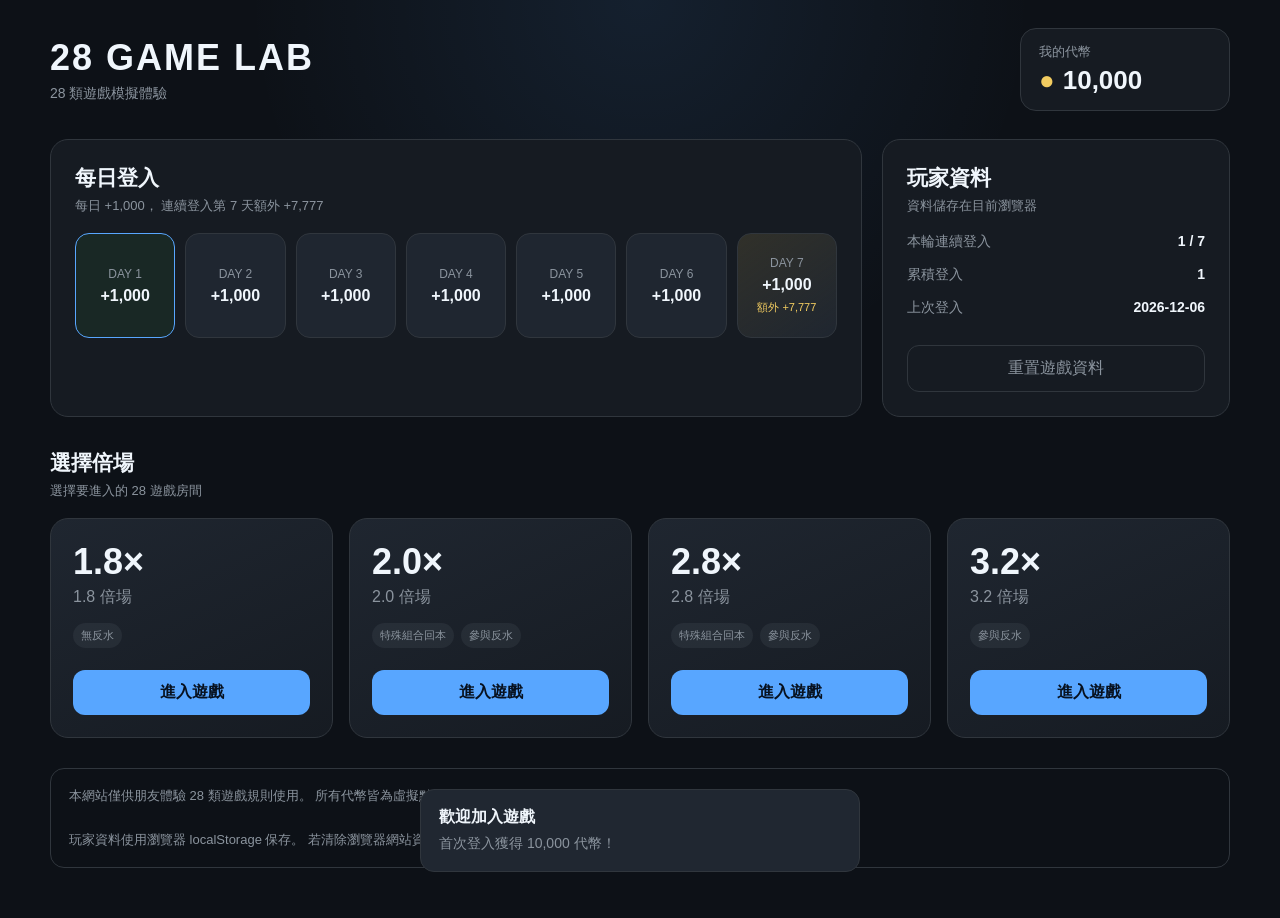
==== index.html @ 65d832ed "Add initial index.html for 28 GAME LAB" ====
<!DOCTYPE html>
<html lang="zh-Hant">
<head>
  <meta charset="UTF-8">
  <meta name="viewport" content="width=device-width, initial-scale=1.0">

  <title>28 GAME LAB</title>

  <style>
    :root {
      --bg: #0d1117;
      --panel: #161b22;
      --panel-light: #1f2630;
      --border: #30363d;

      --text: #f0f6fc;
      --muted: #8b949e;

      --blue: #58a6ff;
      --green: #3fb950;
      --red: #f85149;
      --gold: #f2cc60;
    }

    * {
      box-sizing: border-box;
    }

    body {
      margin: 0;
      min-height: 100vh;

      font-family:
        "Noto Sans TC",
        "Microsoft JhengHei",
        sans-serif;

      color: var(--text);

      background:
        radial-gradient(
          circle at top,
          rgba(88, 166, 255, 0.10),
          transparent 35%
        ),
        var(--bg);
    }

    button {
      font: inherit;
      cursor: pointer;
    }

    /* =========================
       整體容器
    ========================= */

    .app {
      width: min(1180px, calc(100% - 32px));
      margin: auto;
      padding: 28px 0 50px;
    }

    /* =========================
       頂部
    ========================= */

    .topbar {
      display: flex;
      justify-content: space-between;
      align-items: center;

      gap: 20px;

      margin-bottom: 28px;
    }

    .brand h1 {
      margin: 0;

      font-size: 36px;
      letter-spacing: 2px;
    }

    .brand p {
      margin: 6px 0 0;

      color: var(--muted);
      font-size: 14px;
    }

    /* =========================
       錢包
    ========================= */

    .wallet {
      min-width: 210px;

      padding: 14px 18px;

      border: 1px solid var(--border);
      border-radius: 16px;

      background: var(--panel);
    }

    .wallet-label {
      margin-bottom: 4px;

      color: var(--muted);
      font-size: 13px;
    }

    .wallet-value {
      display: flex;
      align-items: center;

      gap: 8px;

      font-size: 26px;
      font-weight: bold;
    }

    .coin {
      color: var(--gold);
    }

    /* =========================
       上半部資訊
    ========================= */

    .dashboard {
      display: grid;

      grid-template-columns: 1.4fr 0.6fr;

      gap: 20px;

      margin-bottom: 32px;
    }

    .panel {
      padding: 24px;

      border: 1px solid var(--border);
      border-radius: 18px;

      background: var(--panel);
    }

    .section-title {
      margin-bottom: 18px;
    }

    .section-title h2 {
      margin: 0 0 5px;

      font-size: 21px;
    }

    .section-title p {
      margin: 0;

      color: var(--muted);
      font-size: 13px;
    }

    /* =========================
       七日登入
    ========================= */

    .login-days {
      display: grid;

      grid-template-columns: repeat(7, 1fr);

      gap: 10px;
    }

    .day-card {
      min-height: 105px;

      padding: 12px 8px;

      display: flex;
      flex-direction: column;
      justify-content: center;
      align-items: center;

      gap: 6px;

      border: 1px solid var(--border);
      border-radius: 14px;

      background: var(--panel-light);

      text-align: center;
    }

    .day-card .day {
      color: var(--muted);
      font-size: 12px;
    }

    .day-card .reward {
      font-weight: bold;
    }

    .day-card.completed {
      border-color: var(--green);

      background:
        rgba(63, 185, 80, 0.08);
    }

    .day-card.current {
      border-color: var(--blue);
    }

    .day-card.final {
      background:
        linear-gradient(
          145deg,
          rgba(242, 204, 96, 0.12),
          var(--panel-light)
        );
    }

    .bonus {
      color: var(--gold);

      font-size: 11px;
    }

    /* =========================
       玩家資訊
    ========================= */

    .player-stats {
      display: grid;

      gap: 15px;
    }

    .stat-row {
      display: flex;

      justify-content: space-between;

      gap: 12px;

      color: var(--muted);

      font-size: 14px;
    }

    .stat-row strong {
      color: var(--text);
    }

    .reset-button {
      width: 100%;

      margin-top: 28px;

      padding: 12px;

      border: 1px solid var(--border);
      border-radius: 12px;

      color: var(--muted);

      background: transparent;
    }

    .reset-button:hover {
      color: var(--red);

      border-color: var(--red);
    }

    /* =========================
       倍場
    ========================= */

    .rooms-grid {
      display: grid;

      grid-template-columns: repeat(4, 1fr);

      gap: 16px;
    }

    .room-card {
      min-height: 220px;

      padding: 22px;

      display: flex;
      flex-direction: column;
      justify-content: space-between;

      border: 1px solid var(--border);
      border-radius: 18px;

      background:
        linear-gradient(
          155deg,
          var(--panel-light),
          var(--panel)
        );

      transition: 0.2s;
    }

    .room-card:hover {
      transform: translateY(-4px);

      border-color: var(--blue);
    }

    .room-multiplier {
      font-size: 36px;
      font-weight: 900;
    }

    .room-name {
      margin-top: 4px;

      color: var(--muted);
    }

    .room-tags {
      display: flex;
      flex-wrap: wrap;

      gap: 7px;

      margin-top: 15px;
    }

    .tag {
      padding: 5px 8px;

      border-radius: 999px;

      background:
        rgba(139, 148, 158, 0.10);

      color: var(--muted);

      font-size: 11px;
    }

    .room-button {
      width: 100%;

      padding: 12px;

      border: 0;
      border-radius: 12px;

      background: var(--blue);

      color: #07111f;

      font-weight: bold;
    }

    /* =========================
       說明
    ========================= */

    .notice {
      margin-top: 30px;

      padding: 16px 18px;

      border: 1px solid var(--border);
      border-radius: 14px;

      color: var(--muted);

      font-size: 13px;
      line-height: 1.7;
    }

    /* =========================
       提示框
    ========================= */

    .toast {
      position: fixed;

      left: 50%;
      bottom: 28px;

      width: min(
        440px,
        calc(100% - 32px)
      );

      padding: 17px 18px;

      transform:
        translate(-50%, 150%);

      border: 1px solid var(--border);
      border-radius: 14px;

      background: #202731;

      transition: 0.3s;

      z-index: 100;
    }

    .toast.show {
      transform:
        translate(-50%, 0);
    }

    .toast-title {
      margin-bottom: 5px;

      font-weight: bold;
    }

    .toast-message {
      color: var(--muted);

      font-size: 14px;
      line-height: 1.5;
    }

    /* =========================
       手機版
    ========================= */

    @media (max-width: 900px) {

      .dashboard {
        grid-template-columns: 1fr;
      }

      .rooms-grid {
        grid-template-columns:
          repeat(2, 1fr);
      }

    }

    @media (max-width: 620px) {

      .topbar {
        flex-direction: column;
        align-items: stretch;
      }

      .wallet {
        width: 100%;
      }

      .login-days {
        grid-template-columns:
          repeat(2, 1fr);
      }

      .day-card.final {
        grid-column: span 2;
      }

      .rooms-grid {
        grid-template-columns: 1fr;
      }

    }
  </style>
</head>


<body>

  <main class="app">

    <!-- =========================
         頂部
    ========================== -->

    <header class="topbar">

      <div class="brand">

        <h1>28 GAME LAB</h1>

        <p>
          28 類遊戲模擬體驗
        </p>

      </div>


      <div class="wallet">

        <div class="wallet-label">
          我的代幣
        </div>

        <div class="wallet-value">

          <span class="coin">
            ●
          </span>

          <span id="balance">
            0
          </span>

        </div>

      </div>

    </header>


    <!-- =========================
         登入獎勵
    ========================== -->

    <section class="dashboard">

      <div class="panel">

        <div class="section-title">

          <h2>
            每日登入
          </h2>

          <p>
            每日 +1,000，
            連續登入第 7 天額外 +7,777
          </p>

        </div>


        <div
          id="login-days"
          class="login-days"
        ></div>

      </div>


      <!-- 玩家資料 -->

      <div class="panel">

        <div class="section-title">

          <h2>
            玩家資料
          </h2>

          <p>
            資料儲存在目前瀏覽器
          </p>

        </div>


        <div class="player-stats">

          <div class="stat-row">

            <span>
              本輪連續登入
            </span>

            <strong id="streak">
              0 / 7
            </strong>

          </div>


          <div class="stat-row">

            <span>
              累積登入
            </span>

            <strong id="total-login-days">
              0
            </strong>

          </div>


          <div class="stat-row">

            <span>
              上次登入
            </span>

            <strong id="last-login">
              -
            </strong>

          </div>

        </div>


        <button
          id="reset-button"
          class="reset-button"
        >
          重置遊戲資料
        </button>

      </div>

    </section>


    <!-- =========================
         遊戲大廳
    ========================== -->

    <section>

      <div class="section-title">

        <h2>
          選擇倍場
        </h2>

        <p>
          選擇要進入的 28 遊戲房間
        </p>

      </div>


      <div class="rooms-grid">


        <!-- 1.8 -->

        <article class="room-card">

          <div>

            <div class="room-multiplier">
              1.8×
            </div>

            <div class="room-name">
              1.8 倍場
            </div>

            <div class="room-tags">

              <span class="tag">
                無反水
              </span>

            </div>

          </div>


          <button
            class="room-button"
            data-room="1.8"
          >
            進入遊戲
          </button>

        </article>


        <!-- 2.0 -->

        <article class="room-card">

          <div>

            <div class="room-multiplier">
              2.0×
            </div>

            <div class="room-name">
              2.0 倍場
            </div>

            <div class="room-tags">

              <span class="tag">
                特殊組合回本
              </span>

              <span class="tag">
                參與反水
              </span>

            </div>

          </div>


          <button
            class="room-button"
            data-room="2.0"
          >
            進入遊戲
          </button>

        </article>


        <!-- 2.8 -->

        <article class="room-card">

          <div>

            <div class="room-multiplier">
              2.8×
            </div>

            <div class="room-name">
              2.8 倍場
            </div>

            <div class="room-tags">

              <span class="tag">
                特殊組合回本
              </span>

              <span class="tag">
                參與反水
              </span>

            </div>

          </div>


          <button
            class="room-button"
            data-room="2.8"
          >
            進入遊戲
          </button>

        </article>


        <!-- 3.2 -->

        <article class="room-card">

          <div>

            <div class="room-multiplier">
              3.2×
            </div>

            <div class="room-name">
              3.2 倍場
            </div>

            <div class="room-tags">

              <span class="tag">
                參與反水
              </span>

            </div>

          </div>


          <button
            class="room-button"
            data-room="3.2"
          >
            進入遊戲
          </button>

        </article>

      </div>

    </section>


    <!-- =========================
         Footer
    ========================== -->

    <footer class="notice">

      本網站僅供朋友體驗 28 類遊戲規則使用。
      所有代幣皆為虛擬點數，
      不提供儲值、兌現、交易或任何เงินจริง功能。

      <br><br>

      玩家資料使用瀏覽器 localStorage 保存。
      若清除瀏覽器網站資料，
      遊戲進度也會一併清除。

    </footer>

  </main>


  <!-- =========================
       Toast
  ========================== -->

  <div
    id="toast"
    class="toast"
  >

    <div
      id="toast-title"
      class="toast-title"
    ></div>

    <div
      id="toast-message"
      class="toast-message"
    ></div>

  </div>


  <script>

    /* =========================
       基本設定
    ========================== */

    const STORAGE_KEY =
      "28game_player_v1";


    const ECONOMY_CONFIG = {

      initialBalance: 10000,

      dailyLoginReward: 1000,

      streakDays: 7,

      streakBonus: 7777

    };


    /* =========================
       日期
    ========================== */

    function getLocalDateString(
      date = new Date()
    ) {

      const year =
        date.getFullYear();

      const month =
        String(
          date.getMonth() + 1
        ).padStart(2, "0");

      const day =
        String(
          date.getDate()
        ).padStart(2, "0");


      return `${year}-${month}-${day}`;

    }


    function parseLocalDate(
      dateString
    ) {

      const [
        year,
        month,
        day
      ] =
        dateString
          .split("-")
          .map(Number);


      return new Date(
        year,
        month - 1,
        day
      );

    }


    function getDayDifference(
      oldDate,
      newDate
    ) {

      const oldTime =
        parseLocalDate(oldDate);

      const newTime =
        parseLocalDate(newDate);


      return Math.round(
        (newTime - oldTime)
        /
        86400000
      );

    }


    /* =========================
       玩家資料
    ========================== */

    function loadPlayer() {

      const raw =
        localStorage.getItem(
          STORAGE_KEY
        );


      if (!raw) {

        return null;

      }


      try {

        return JSON.parse(raw);

      }

      catch {

        localStorage.removeItem(
          STORAGE_KEY
        );

        return null;

      }

    }


    function savePlayer(player) {

      localStorage.setItem(

        STORAGE_KEY,

        JSON.stringify(player)

      );

    }


    /* =========================
       首次建立玩家
    ========================== */

    function createPlayer() {

      const today =
        getLocalDateString();


      const player = {

        balance:
          ECONOMY_CONFIG.initialBalance,

        lastLoginDate:
          today,

        loginStreak:
          1,

        totalLoginDays:
          1

      };


      savePlayer(player);


      return {

        player,

        reward: {

          type: "initial",

          amount:
            ECONOMY_CONFIG.initialBalance,

          displayDay: 1

        }

      };

    }


    /* =========================
       每日登入
    ========================== */

    function processLogin(player) {

      const today =
        getLocalDateString();


      const difference =
        getDayDifference(

          player.lastLoginDate,

          today

        );


      /* 今天已經登入 */

      if (difference <= 0) {

        return {

          player,

          reward: null

        };

      }


      /* 連續登入 */

      if (difference === 1) {

        player.loginStreak++;

      }


      /* 中斷登入 */

      else {

        player.loginStreak = 1;

      }


      const displayDay =
        player.loginStreak;


      let reward =
        ECONOMY_CONFIG.dailyLoginReward;


      let streakBonus = 0;


      /* 每日登入 */

      player.balance +=
        ECONOMY_CONFIG.dailyLoginReward;


      player.totalLoginDays++;


      player.lastLoginDate =
        today;


      /* 第七天 */

      if (
        player.loginStreak
        >=
        ECONOMY_CONFIG.streakDays
      ) {

        streakBonus =
          ECONOMY_CONFIG.streakBonus;


        reward +=
          streakBonus;


        player.balance +=
          streakBonus;


        /*
          七天完成後歸零。

          下一次登入會重新
          從 DAY 1 開始。
        */

        player.loginStreak = 0;

      }


      savePlayer(player);


      return {

        player,

        reward: {

          type: "daily",

          amount: reward,

          daily:
            ECONOMY_CONFIG.dailyLoginReward,

          streakBonus,

          displayDay

        }

      };

    }


    /* =========================
       數字格式
    ========================== */

    function formatNumber(number) {

      return Number(number)
        .toLocaleString("zh-TW");

    }


    /* =========================
       七日登入 UI
    ========================== */

    function renderLoginDays(
      player,
      reward
    ) {

      const container =
        document.getElementById(
          "login-days"
        );


      container.innerHTML = "";


      let progress =
        player.loginStreak;


      /*
        剛領完第七天時，
        畫面仍顯示七格完成。
      */

      if (
        reward?.displayDay === 7
      ) {

        progress = 7;

      }


      for (
        let day = 1;
        day <= 7;
        day++
      ) {

        const card =
          document.createElement(
            "div"
          );


        card.className =
          "day-card";


        if (
          day <= progress
        ) {

          card.classList.add(
            "completed"
          );

        }


        if (
          day === progress
          &&
          progress < 7
        ) {

          card.classList.add(
            "current"
          );

        }


        if (
          day === 7
        ) {

          card.classList.add(
            "final"
          );

        }


        card.innerHTML = `

          <span class="day">
            DAY ${day}
          </span>

          <span class="reward">
            +${formatNumber(
              ECONOMY_CONFIG
                .dailyLoginReward
            )}
          </span>

          ${
            day === 7

            ?

            `
            <span class="bonus">
              額外 +${formatNumber(
                ECONOMY_CONFIG
                  .streakBonus
              )}
            </span>
            `

            :

            ""
          }

        `;


        container.appendChild(
          card
        );

      }

    }


    /* =========================
       玩家 UI
    ========================== */

    function renderPlayer(
      player,
      reward
    ) {

      document.getElementById(
        "balance"
      ).textContent =
        formatNumber(
          player.balance
        );


      let streak =
        player.loginStreak;


      if (
        reward?.displayDay === 7
      ) {

        streak = 7;

      }


      document.getElementById(
        "streak"
      ).textContent =
        `${streak} / 7`;


      document.getElementById(
        "total-login-days"
      ).textContent =
        player.totalLoginDays;


      document.getElementById(
        "last-login"
      ).textContent =
        player.lastLoginDate;


      renderLoginDays(
        player,
        reward
      );

    }


    /* =========================
       Toast
    ========================== */

    let toastTimer;


    function showToast(
      title,
      message
    ) {

      const toast =
        document.getElementById(
          "toast"
        );


      document.getElementById(
        "toast-title"
      ).textContent =
        title;


      document.getElementById(
        "toast-message"
      ).textContent =
        message;


      toast.classList.add(
        "show"
      );


      clearTimeout(
        toastTimer
      );


      toastTimer =
        setTimeout(
          () => {

            toast.classList.remove(
              "show"
            );

          },

          5000
        );

    }


    /* =========================
       顯示登入獎勵
    ========================== */

    function announceReward(
      reward
    ) {

      if (!reward) {

        return;

      }


      /* 首次登入 */

      if (
        reward.type
        ===
        "initial"
      ) {

        showToast(

          "歡迎加入遊戲",

          `首次登入獲得 ${formatNumber(
            reward.amount
          )} 代幣！`

        );


        return;

      }


      /* 七日 */

      if (
        reward.streakBonus > 0
      ) {

        showToast(

          "連續登入第 7 天！",

          `每日獎勵 +${formatNumber(
            reward.daily
          )}，七日額外獎勵 +${formatNumber(
            reward.streakBonus
          )}，共獲得 ${formatNumber(
            reward.amount
          )} 代幣！`

        );


        return;

      }


      /* 普通每日 */

      showToast(

        `連續登入第 ${reward.displayDay} 天`,

        `獲得 ${formatNumber(
          reward.daily
        )} 代幣！`

      );

    }


    /* =========================
       初始化
    ========================== */

    function init() {

      let player =
        loadPlayer();


      let result;


      /* 第一次進入 */

      if (!player) {

        result =
          createPlayer();

      }


      /* 已有帳號 */

      else {

        result =
          processLogin(player);

      }


      player =
        result.player;


      renderPlayer(

        player,

        result.reward

      );


      announceReward(
        result.reward
      );


      /* =====================
         倍場按鈕
      ====================== */

      document
        .querySelectorAll(
          ".room-button"
        )
        .forEach(
          button => {

            button.addEventListener(

              "click",

              () => {

                const room =
                  button.dataset.room;


                /*
                  等 game.html 建立完成後，
                  把下面 showToast 刪除，
                  改成：

                  window.location.href =
                    `game.html?room=${room}`;
                */


                showToast(

                  `${room} 倍場`,

                  "遊戲房間尚未建立。"

                );

              }

            );

          }
        );


      /* =====================
         重置資料
      ====================== */

      document
        .getElementById(
          "reset-button"
        )
        .addEventListener(

          "click",

          () => {

            const confirmed =
              confirm(
                "確定要重置所有遊戲資料嗎？"
              );


            if (!confirmed) {

              return;

            }


            localStorage.removeItem(
              STORAGE_KEY
            );


            location.reload();

          }

        );

    }


    /* 啟動 */

    init();

  </script>

</body>
</html>
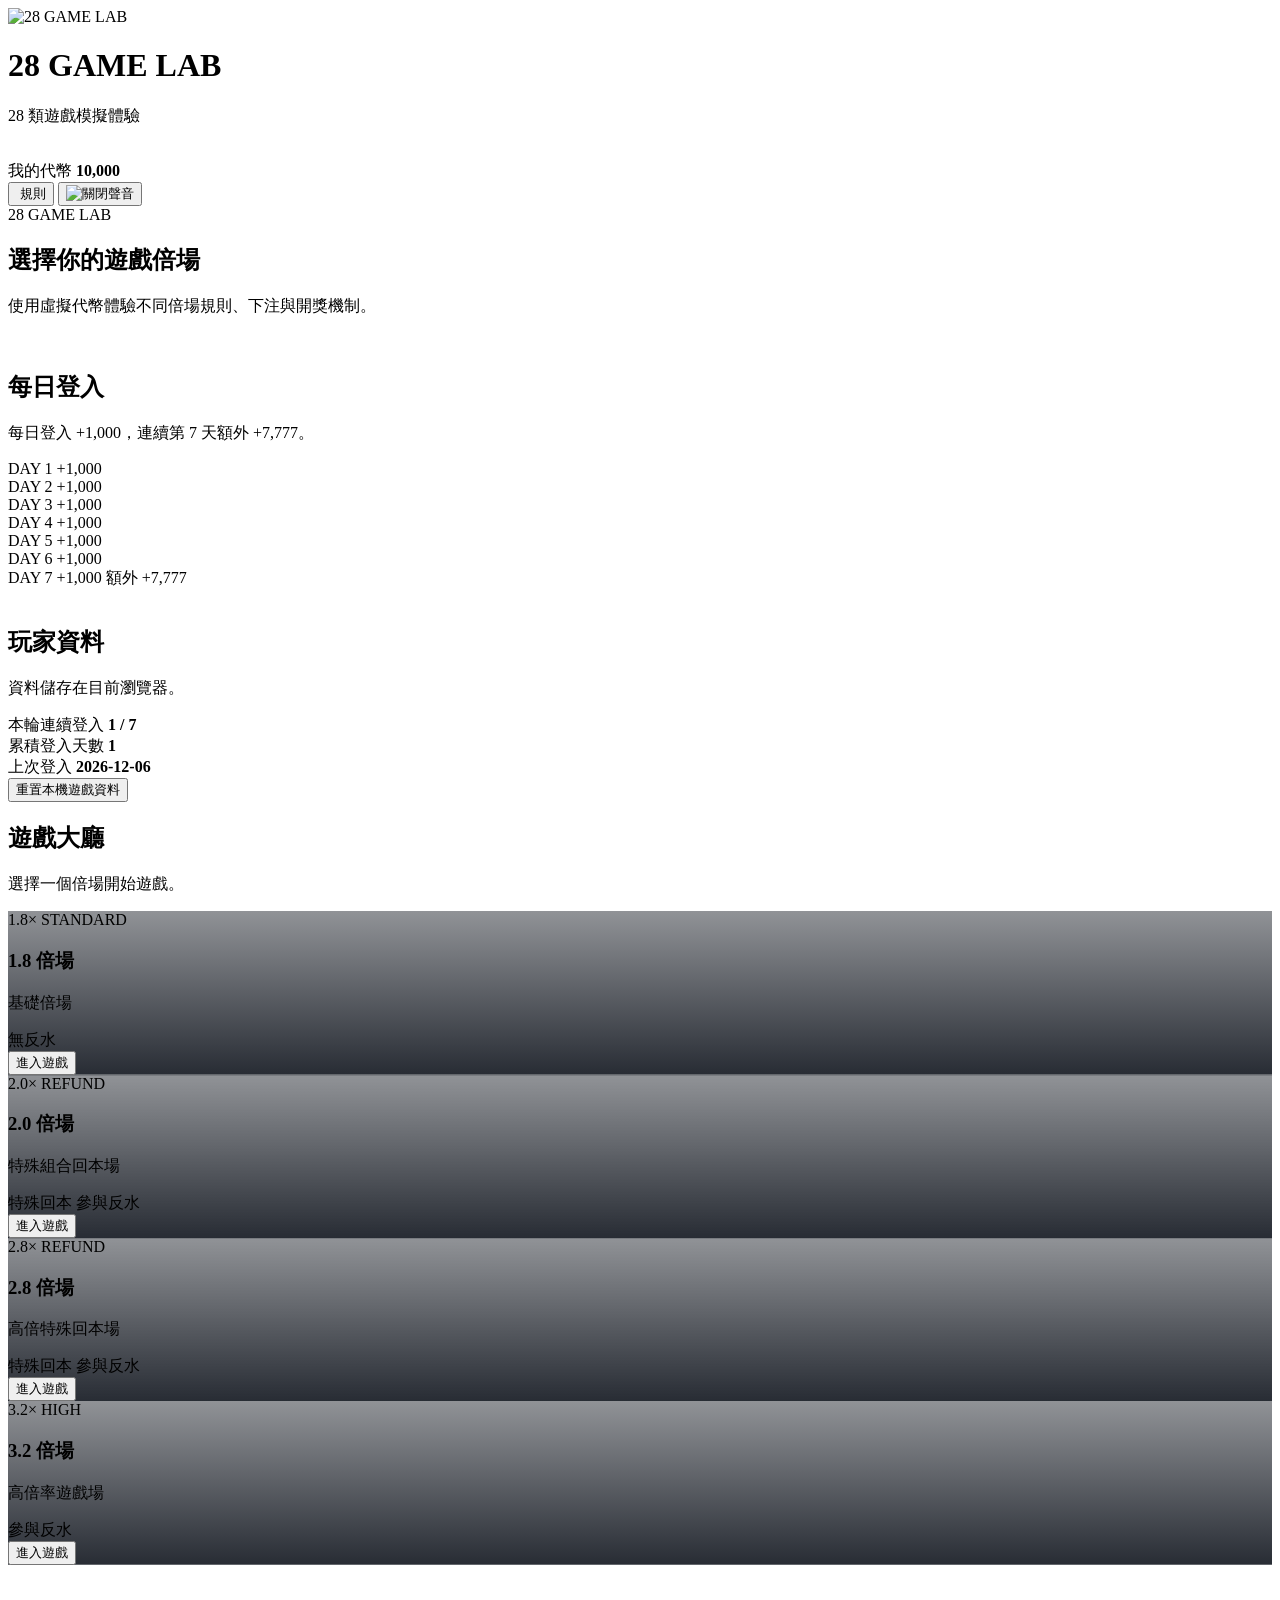
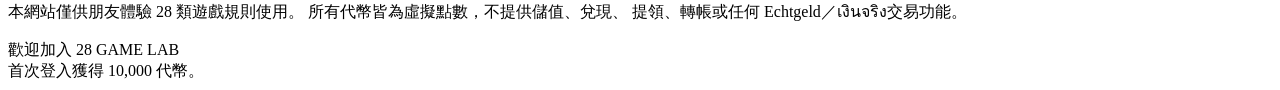
==== commit da31fc5e: "Update index.html" ====
--- a/index.html
+++ b/index.html
@@ -1,481 +1,49 @@
 <!DOCTYPE html>
 <html lang="zh-Hant">
+
 <head>
+
   <meta charset="UTF-8">
-  <meta name="viewport" content="width=device-width, initial-scale=1.0">
-
-  <title>28 GAME LAB</title>
-
-  <style>
-    :root {
-      --bg: #0d1117;
-      --panel: #161b22;
-      --panel-light: #1f2630;
-      --border: #30363d;
-
-      --text: #f0f6fc;
-      --muted: #8b949e;
-
-      --blue: #58a6ff;
-      --green: #3fb950;
-      --red: #f85149;
-      --gold: #f2cc60;
-    }
-
-    * {
-      box-sizing: border-box;
-    }
-
-    body {
-      margin: 0;
-      min-height: 100vh;
-
-      font-family:
-        "Noto Sans TC",
-        "Microsoft JhengHei",
-        sans-serif;
-
-      color: var(--text);
-
-      background:
-        radial-gradient(
-          circle at top,
-          rgba(88, 166, 255, 0.10),
-          transparent 35%
-        ),
-        var(--bg);
-    }
-
-    button {
-      font: inherit;
-      cursor: pointer;
-    }
-
-    /* =========================
-       整體容器
-    ========================= */
-
-    .app {
-      width: min(1180px, calc(100% - 32px));
-      margin: auto;
-      padding: 28px 0 50px;
-    }
-
-    /* =========================
-       頂部
-    ========================= */
-
-    .topbar {
-      display: flex;
-      justify-content: space-between;
-      align-items: center;
-
-      gap: 20px;
-
-      margin-bottom: 28px;
-    }
-
-    .brand h1 {
-      margin: 0;
-
-      font-size: 36px;
-      letter-spacing: 2px;
-    }
-
-    .brand p {
-      margin: 6px 0 0;
-
-      color: var(--muted);
-      font-size: 14px;
-    }
-
-    /* =========================
-       錢包
-    ========================= */
-
-    .wallet {
-      min-width: 210px;
-
-      padding: 14px 18px;
-
-      border: 1px solid var(--border);
-      border-radius: 16px;
-
-      background: var(--panel);
-    }
-
-    .wallet-label {
-      margin-bottom: 4px;
-
-      color: var(--muted);
-      font-size: 13px;
-    }
-
-    .wallet-value {
-      display: flex;
-      align-items: center;
-
-      gap: 8px;
-
-      font-size: 26px;
-      font-weight: bold;
-    }
-
-    .coin {
-      color: var(--gold);
-    }
-
-    /* =========================
-       上半部資訊
-    ========================= */
-
-    .dashboard {
-      display: grid;
-
-      grid-template-columns: 1.4fr 0.6fr;
-
-      gap: 20px;
-
-      margin-bottom: 32px;
-    }
-
-    .panel {
-      padding: 24px;
-
-      border: 1px solid var(--border);
-      border-radius: 18px;
-
-      background: var(--panel);
-    }
-
-    .section-title {
-      margin-bottom: 18px;
-    }
-
-    .section-title h2 {
-      margin: 0 0 5px;
-
-      font-size: 21px;
-    }
-
-    .section-title p {
-      margin: 0;
-
-      color: var(--muted);
-      font-size: 13px;
-    }
-
-    /* =========================
-       七日登入
-    ========================= */
-
-    .login-days {
-      display: grid;
-
-      grid-template-columns: repeat(7, 1fr);
-
-      gap: 10px;
-    }
-
-    .day-card {
-      min-height: 105px;
-
-      padding: 12px 8px;
-
-      display: flex;
-      flex-direction: column;
-      justify-content: center;
-      align-items: center;
-
-      gap: 6px;
-
-      border: 1px solid var(--border);
-      border-radius: 14px;
-
-      background: var(--panel-light);
-
-      text-align: center;
-    }
-
-    .day-card .day {
-      color: var(--muted);
-      font-size: 12px;
-    }
-
-    .day-card .reward {
-      font-weight: bold;
-    }
-
-    .day-card.completed {
-      border-color: var(--green);
-
-      background:
-        rgba(63, 185, 80, 0.08);
-    }
-
-    .day-card.current {
-      border-color: var(--blue);
-    }
-
-    .day-card.final {
-      background:
-        linear-gradient(
-          145deg,
-          rgba(242, 204, 96, 0.12),
-          var(--panel-light)
-        );
-    }
-
-    .bonus {
-      color: var(--gold);
-
-      font-size: 11px;
-    }
-
-    /* =========================
-       玩家資訊
-    ========================= */
-
-    .player-stats {
-      display: grid;
-
-      gap: 15px;
-    }
-
-    .stat-row {
-      display: flex;
-
-      justify-content: space-between;
-
-      gap: 12px;
-
-      color: var(--muted);
-
-      font-size: 14px;
-    }
-
-    .stat-row strong {
-      color: var(--text);
-    }
-
-    .reset-button {
-      width: 100%;
-
-      margin-top: 28px;
-
-      padding: 12px;
-
-      border: 1px solid var(--border);
-      border-radius: 12px;
-
-      color: var(--muted);
-
-      background: transparent;
-    }
-
-    .reset-button:hover {
-      color: var(--red);
-
-      border-color: var(--red);
-    }
-
-    /* =========================
-       倍場
-    ========================= */
-
-    .rooms-grid {
-      display: grid;
-
-      grid-template-columns: repeat(4, 1fr);
-
-      gap: 16px;
-    }
-
-    .room-card {
-      min-height: 220px;
-
-      padding: 22px;
-
-      display: flex;
-      flex-direction: column;
-      justify-content: space-between;
-
-      border: 1px solid var(--border);
-      border-radius: 18px;
-
-      background:
-        linear-gradient(
-          155deg,
-          var(--panel-light),
-          var(--panel)
-        );
-
-      transition: 0.2s;
-    }
-
-    .room-card:hover {
-      transform: translateY(-4px);
-
-      border-color: var(--blue);
-    }
-
-    .room-multiplier {
-      font-size: 36px;
-      font-weight: 900;
-    }
-
-    .room-name {
-      margin-top: 4px;
-
-      color: var(--muted);
-    }
-
-    .room-tags {
-      display: flex;
-      flex-wrap: wrap;
-
-      gap: 7px;
-
-      margin-top: 15px;
-    }
-
-    .tag {
-      padding: 5px 8px;
-
-      border-radius: 999px;
-
-      background:
-        rgba(139, 148, 158, 0.10);
-
-      color: var(--muted);
-
-      font-size: 11px;
-    }
-
-    .room-button {
-      width: 100%;
-
-      padding: 12px;
-
-      border: 0;
-      border-radius: 12px;
-
-      background: var(--blue);
-
-      color: #07111f;
-
-      font-weight: bold;
-    }
-
-    /* =========================
-       說明
-    ========================= */
-
-    .notice {
-      margin-top: 30px;
-
-      padding: 16px 18px;
-
-      border: 1px solid var(--border);
-      border-radius: 14px;
-
-      color: var(--muted);
-
-      font-size: 13px;
-      line-height: 1.7;
-    }
-
-    /* =========================
-       提示框
-    ========================= */
-
-    .toast {
-      position: fixed;
-
-      left: 50%;
-      bottom: 28px;
-
-      width: min(
-        440px,
-        calc(100% - 32px)
-      );
-
-      padding: 17px 18px;
-
-      transform:
-        translate(-50%, 150%);
-
-      border: 1px solid var(--border);
-      border-radius: 14px;
-
-      background: #202731;
-
-      transition: 0.3s;
-
-      z-index: 100;
-    }
-
-    .toast.show {
-      transform:
-        translate(-50%, 0);
-    }
-
-    .toast-title {
-      margin-bottom: 5px;
-
-      font-weight: bold;
-    }
-
-    .toast-message {
-      color: var(--muted);
-
-      font-size: 14px;
-      line-height: 1.5;
-    }
-
-    /* =========================
-       手機版
-    ========================= */
-
-    @media (max-width: 900px) {
-
-      .dashboard {
-        grid-template-columns: 1fr;
-      }
-
-      .rooms-grid {
-        grid-template-columns:
-          repeat(2, 1fr);
-      }
-
-    }
-
-    @media (max-width: 620px) {
-
-      .topbar {
-        flex-direction: column;
-        align-items: stretch;
-      }
-
-      .wallet {
-        width: 100%;
-      }
-
-      .login-days {
-        grid-template-columns:
-          repeat(2, 1fr);
-      }
-
-      .day-card.final {
-        grid-column: span 2;
-      }
-
-      .rooms-grid {
-        grid-template-columns: 1fr;
-      }
-
-    }
-  </style>
+
+  <meta
+    name="viewport"
+    content="width=device-width, initial-scale=1.0"
+  >
+
+  <meta
+    name="description"
+    content="28 GAME LAB - 28 類遊戲純前端模擬體驗"
+  >
+
+  <title>
+    水母28
+  </title>
+
+
+  <!-- Favicon -->
+
+  <link
+    rel="icon"
+    type="image/png"
+    href="./assets/images/favicon.png"
+  >
+
+
+  <!-- 共用樣式 -->
+
+  <link
+    rel="stylesheet"
+    href="./css/common.css"
+  >
+
+
+  <!-- 首頁樣式 -->
+
+  <link
+    rel="stylesheet"
+    href="./css/index.css"
+  >
+
 </head>
 
 
@@ -483,94 +51,230 @@
 
   <main class="app">
 
-    <!-- =========================
-         頂部
-    ========================== -->
+
+    <!-- ========================================
+         Header
+    ========================================= -->
 
     <header class="topbar">
 
+
+      <!-- Logo / 品牌 -->
+
       <div class="brand">
 
-        <h1>28 GAME LAB</h1>
-
-        <p>
-          28 類遊戲模擬體驗
-        </p>
+        <img
+          src="./assets/images/logo.webp"
+          alt="28 GAME LAB"
+          class="brand-logo"
+        >
+
+        <div class="brand-text">
+
+          <h1>
+            28 GAME LAB
+          </h1>
+
+          <p>
+            28 類遊戲模擬體驗
+          </p>
+
+        </div>
 
       </div>
 
 
-      <div class="wallet">
-
-        <div class="wallet-label">
-          我的代幣
-        </div>
-
-        <div class="wallet-value">
-
-          <span class="coin">
-            ●
+      <!-- Header 右側 -->
+
+      <div class="header-actions">
+
+
+        <!-- 錢包 -->
+
+        <div class="wallet">
+
+          <img
+            src="./assets/icons/coin.svg"
+            alt=""
+            class="wallet-icon"
+          >
+
+          <div class="wallet-content">
+
+            <span class="wallet-label">
+              我的代幣
+            </span>
+
+            <strong
+              id="balance"
+              class="wallet-value"
+            >
+              0
+            </strong>
+
+          </div>
+
+        </div>
+
+
+        <!-- 規則 -->
+
+        <button
+          id="rules-button"
+          class="icon-button"
+          type="button"
+          aria-label="遊戲規則"
+        >
+
+          <img
+            src="./assets/icons/rules.svg"
+            alt=""
+          >
+
+          <span>
+            規則
           </span>
 
-          <span id="balance">
-            0
+        </button>
+
+
+        <!-- 聲音 -->
+
+        <button
+          id="sound-toggle"
+          class="icon-button sound-toggle"
+          type="button"
+          aria-label="關閉聲音"
+        >
+
+          <img
+            src="./assets/icons/sound-on.svg"
+            alt="關閉聲音"
+          >
+
+        </button>
+
+
+      </div>
+
+    </header>
+
+
+    <!-- ========================================
+         Hero
+    ========================================= -->
+
+    <section class="hero">
+
+      <div class="hero-overlay">
+
+        <div class="hero-content">
+
+          <span class="hero-label">
+            28 GAME LAB
           </span>
 
+          <h2>
+            選擇你的遊戲倍場
+          </h2>
+
+          <p>
+            使用虛擬代幣體驗不同倍場規則、下注與開獎機制。
+          </p>
+
         </div>
 
       </div>
 
-    </header>
-
-
-    <!-- =========================
-         登入獎勵
-    ========================== -->
+    </section>
+
+
+    <!-- ========================================
+         Dashboard
+    ========================================= -->
 
     <section class="dashboard">
 
-      <div class="panel">
+
+      <!-- ======================================
+           每日登入
+      ======================================= -->
+
+      <section class="panel login-panel">
 
         <div class="section-title">
 
-          <h2>
-            每日登入
-          </h2>
-
-          <p>
-            每日 +1,000，
-            連續登入第 7 天額外 +7,777
-          </p>
-
-        </div>
-
+          <div>
+
+            <div class="title-with-icon">
+
+              <img
+                src="./assets/icons/calendar.svg"
+                alt=""
+              >
+
+              <h2>
+                每日登入
+              </h2>
+
+            </div>
+
+            <p>
+              每日登入 +1,000，連續第 7 天額外 +7,777。
+            </p>
+
+          </div>
+
+        </div>
+
+
+        <!-- JS 動態建立 7 天卡片 -->
 
         <div
           id="login-days"
           class="login-days"
-        ></div>
-
-      </div>
-
-
-      <!-- 玩家資料 -->
-
-      <div class="panel">
+        >
+        </div>
+
+      </section>
+
+
+      <!-- ======================================
+           玩家資料
+      ======================================= -->
+
+      <aside class="panel player-panel">
 
         <div class="section-title">
 
-          <h2>
-            玩家資料
-          </h2>
-
-          <p>
-            資料儲存在目前瀏覽器
-          </p>
+          <div>
+
+            <div class="title-with-icon">
+
+              <img
+                src="./assets/icons/wallet.svg"
+                alt=""
+              >
+
+              <h2>
+                玩家資料
+              </h2>
+
+            </div>
+
+            <p>
+              資料儲存在目前瀏覽器。
+            </p>
+
+          </div>
 
         </div>
 
 
         <div class="player-stats">
+
+
+          <!-- 連續登入 -->
 
           <div class="stat-row">
 
@@ -578,25 +282,33 @@
               本輪連續登入
             </span>
 
-            <strong id="streak">
+            <strong
+              id="streak"
+            >
               0 / 7
             </strong>
 
           </div>
 
 
+          <!-- 累積登入 -->
+
           <div class="stat-row">
 
             <span>
-              累積登入
+              累積登入天數
             </span>
 
-            <strong id="total-login-days">
+            <strong
+              id="total-login-days"
+            >
               0
             </strong>
 
           </div>
 
+
+          <!-- 最後登入 -->
 
           <div class="stat-row">
 
@@ -604,1054 +316,368 @@
               上次登入
             </span>
 
-            <strong id="last-login">
+            <strong
+              id="last-login"
+            >
               -
             </strong>
 
           </div>
 
-        </div>
-
+
+        </div>
+
+
+        <!-- 重置 -->
 
         <button
           id="reset-button"
           class="reset-button"
+          type="button"
         >
-          重置遊戲資料
+
+          重置本機遊戲資料
+
         </button>
 
+      </aside>
+
+
+    </section>
+
+
+    <!-- ========================================
+         遊戲大廳
+    ========================================= -->
+
+    <section class="rooms-section">
+
+      <div class="section-title rooms-title">
+
+        <div>
+
+          <h2>
+            遊戲大廳
+          </h2>
+
+          <p>
+            選擇一個倍場開始遊戲。
+          </p>
+
+        </div>
+
       </div>
 
+
+      <div class="rooms-grid">
+
+
+        <!-- ====================================
+             1.8 倍場
+        ===================================== -->
+
+        <article class="room-card room-18">
+
+          <div class="room-card-overlay">
+
+
+            <div class="room-header">
+
+              <span class="room-number">
+                1.8×
+              </span>
+
+              <span class="room-status">
+                STANDARD
+              </span>
+
+            </div>
+
+
+            <div class="room-info">
+
+              <h3>
+                1.8 倍場
+              </h3>
+
+              <p>
+                基礎倍場
+              </p>
+
+              <div class="room-tags">
+
+                <span class="tag">
+                  無反水
+                </span>
+
+              </div>
+
+            </div>
+
+
+            <button
+              class="room-button"
+              type="button"
+              data-room="1.8"
+            >
+              進入遊戲
+            </button>
+
+
+          </div>
+
+        </article>
+
+
+        <!-- ====================================
+             2.0 倍場
+        ===================================== -->
+
+        <article class="room-card room-20">
+
+          <div class="room-card-overlay">
+
+
+            <div class="room-header">
+
+              <span class="room-number">
+                2.0×
+              </span>
+
+              <span class="room-status">
+                REFUND
+              </span>
+
+            </div>
+
+
+            <div class="room-info">
+
+              <h3>
+                2.0 倍場
+              </h3>
+
+              <p>
+                特殊組合回本場
+              </p>
+
+              <div class="room-tags">
+
+                <span class="tag">
+                  特殊回本
+                </span>
+
+                <span class="tag">
+                  參與反水
+                </span>
+
+              </div>
+
+            </div>
+
+
+            <button
+              class="room-button"
+              type="button"
+              data-room="2.0"
+            >
+              進入遊戲
+            </button>
+
+
+          </div>
+
+        </article>
+
+
+        <!-- ====================================
+             2.8 倍場
+        ===================================== -->
+
+        <article class="room-card room-28">
+
+          <div class="room-card-overlay">
+
+
+            <div class="room-header">
+
+              <span class="room-number">
+                2.8×
+              </span>
+
+              <span class="room-status">
+                REFUND
+              </span>
+
+            </div>
+
+
+            <div class="room-info">
+
+              <h3>
+                2.8 倍場
+              </h3>
+
+              <p>
+                高倍特殊回本場
+              </p>
+
+              <div class="room-tags">
+
+                <span class="tag">
+                  特殊回本
+                </span>
+
+                <span class="tag">
+                  參與反水
+                </span>
+
+              </div>
+
+            </div>
+
+
+            <button
+              class="room-button"
+              type="button"
+              data-room="2.8"
+            >
+              進入遊戲
+            </button>
+
+
+          </div>
+
+        </article>
+
+
+        <!-- ====================================
+             3.2 倍場
+        ===================================== -->
+
+        <article class="room-card room-32">
+
+          <div class="room-card-overlay">
+
+
+            <div class="room-header">
+
+              <span class="room-number">
+                3.2×
+              </span>
+
+              <span class="room-status">
+                HIGH
+              </span>
+
+            </div>
+
+
+            <div class="room-info">
+
+              <h3>
+                3.2 倍場
+              </h3>
+
+              <p>
+                高倍率遊戲場
+              </p>
+
+              <div class="room-tags">
+
+                <span class="tag">
+                  參與反水
+                </span>
+
+              </div>
+
+            </div>
+
+
+            <button
+              class="room-button"
+              type="button"
+              data-room="3.2"
+            >
+              進入遊戲
+            </button>
+
+
+          </div>
+
+        </article>
+
+
+      </div>
+
     </section>
 
 
-    <!-- =========================
-         遊戲大廳
-    ========================== -->
-
-    <section>
-
-      <div class="section-title">
-
-        <h2>
-          選擇倍場
-        </h2>
+    <!-- ========================================
+         Footer / Disclaimer
+    ========================================= -->
+
+    <footer class="site-footer">
+
+      <div class="footer-info">
+
+        <img
+          src="./assets/icons/info.svg"
+          alt=""
+        >
 
         <p>
-          選擇要進入的 28 遊戲房間
+          本網站僅供朋友體驗 28 類遊戲規則使用。
+          所有代幣皆為虛擬點數，不提供儲值、兌現、
+          提領、轉帳或任何 Echtgeld／เงินจริง交易功能。
         </p>
 
       </div>
 
-
-      <div class="rooms-grid">
-
-
-        <!-- 1.8 -->
-
-        <article class="room-card">
-
-          <div>
-
-            <div class="room-multiplier">
-              1.8×
-            </div>
-
-            <div class="room-name">
-              1.8 倍場
-            </div>
-
-            <div class="room-tags">
-
-              <span class="tag">
-                無反水
-              </span>
-
-            </div>
-
-          </div>
-
-
-          <button
-            class="room-button"
-            data-room="1.8"
-          >
-            進入遊戲
-          </button>
-
-        </article>
-
-
-        <!-- 2.0 -->
-
-        <article class="room-card">
-
-          <div>
-
-            <div class="room-multiplier">
-              2.0×
-            </div>
-
-            <div class="room-name">
-              2.0 倍場
-            </div>
-
-            <div class="room-tags">
-
-              <span class="tag">
-                特殊組合回本
-              </span>
-
-              <span class="tag">
-                參與反水
-              </span>
-
-            </div>
-
-          </div>
-
-
-          <button
-            class="room-button"
-            data-room="2.0"
-          >
-            進入遊戲
-          </button>
-
-        </article>
-
-
-        <!-- 2.8 -->
-
-        <article class="room-card">
-
-          <div>
-
-            <div class="room-multiplier">
-              2.8×
-            </div>
-
-            <div class="room-name">
-              2.8 倍場
-            </div>
-
-            <div class="room-tags">
-
-              <span class="tag">
-                特殊組合回本
-              </span>
-
-              <span class="tag">
-                參與反水
-              </span>
-
-            </div>
-
-          </div>
-
-
-          <button
-            class="room-button"
-            data-room="2.8"
-          >
-            進入遊戲
-          </button>
-
-        </article>
-
-
-        <!-- 3.2 -->
-
-        <article class="room-card">
-
-          <div>
-
-            <div class="room-multiplier">
-              3.2×
-            </div>
-
-            <div class="room-name">
-              3.2 倍場
-            </div>
-
-            <div class="room-tags">
-
-              <span class="tag">
-                參與反水
-              </span>
-
-            </div>
-
-          </div>
-
-
-          <button
-            class="room-button"
-            data-room="3.2"
-          >
-            進入遊戲
-          </button>
-
-        </article>
-
-      </div>
-
-    </section>
-
-
-    <!-- =========================
-         Footer
-    ========================== -->
-
-    <footer class="notice">
-
-      本網站僅供朋友體驗 28 類遊戲規則使用。
-      所有代幣皆為虛擬點數，
-      不提供儲值、兌現、交易或任何เงินจริง功能。
-
-      <br><br>
-
-      玩家資料使用瀏覽器 localStorage 保存。
-      若清除瀏覽器網站資料，
-      遊戲進度也會一併清除。
-
     </footer>
 
+
   </main>
 
 
-  <!-- =========================
+  <!-- ========================================
        Toast
-  ========================== -->
+  ========================================= -->
 
   <div
     id="toast"
     class="toast"
+    role="status"
+    aria-live="polite"
   >
 
     <div
       id="toast-title"
       class="toast-title"
-    ></div>
+    >
+    </div>
 
     <div
       id="toast-message"
       class="toast-message"
-    ></div>
+    >
+    </div>
 
   </div>
 
 
-  <script>
-
-    /* =========================
-       基本設定
-    ========================== */
-
-    const STORAGE_KEY =
-      "28game_player_v1";
-
-
-    const ECONOMY_CONFIG = {
-
-      initialBalance: 10000,
-
-      dailyLoginReward: 1000,
-
-      streakDays: 7,
-
-      streakBonus: 7777
-
-    };
-
-
-    /* =========================
-       日期
-    ========================== */
-
-    function getLocalDateString(
-      date = new Date()
-    ) {
-
-      const year =
-        date.getFullYear();
-
-      const month =
-        String(
-          date.getMonth() + 1
-        ).padStart(2, "0");
-
-      const day =
-        String(
-          date.getDate()
-        ).padStart(2, "0");
-
-
-      return `${year}-${month}-${day}`;
-
-    }
-
-
-    function parseLocalDate(
-      dateString
-    ) {
-
-      const [
-        year,
-        month,
-        day
-      ] =
-        dateString
-          .split("-")
-          .map(Number);
-
-
-      return new Date(
-        year,
-        month - 1,
-        day
-      );
-
-    }
-
-
-    function getDayDifference(
-      oldDate,
-      newDate
-    ) {
-
-      const oldTime =
-        parseLocalDate(oldDate);
-
-      const newTime =
-        parseLocalDate(newDate);
-
-
-      return Math.round(
-        (newTime - oldTime)
-        /
-        86400000
-      );
-
-    }
-
-
-    /* =========================
-       玩家資料
-    ========================== */
-
-    function loadPlayer() {
-
-      const raw =
-        localStorage.getItem(
-          STORAGE_KEY
-        );
-
-
-      if (!raw) {
-
-        return null;
-
-      }
-
-
-      try {
-
-        return JSON.parse(raw);
-
-      }
-
-      catch {
-
-        localStorage.removeItem(
-          STORAGE_KEY
-        );
-
-        return null;
-
-      }
-
-    }
-
-
-    function savePlayer(player) {
-
-      localStorage.setItem(
-
-        STORAGE_KEY,
-
-        JSON.stringify(player)
-
-      );
-
-    }
-
-
-    /* =========================
-       首次建立玩家
-    ========================== */
-
-    function createPlayer() {
-
-      const today =
-        getLocalDateString();
-
-
-      const player = {
-
-        balance:
-          ECONOMY_CONFIG.initialBalance,
-
-        lastLoginDate:
-          today,
-
-        loginStreak:
-          1,
-
-        totalLoginDays:
-          1
-
-      };
-
-
-      savePlayer(player);
-
-
-      return {
-
-        player,
-
-        reward: {
-
-          type: "initial",
-
-          amount:
-            ECONOMY_CONFIG.initialBalance,
-
-          displayDay: 1
-
-        }
-
-      };
-
-    }
-
-
-    /* =========================
-       每日登入
-    ========================== */
-
-    function processLogin(player) {
-
-      const today =
-        getLocalDateString();
-
-
-      const difference =
-        getDayDifference(
-
-          player.lastLoginDate,
-
-          today
-
-        );
-
-
-      /* 今天已經登入 */
-
-      if (difference <= 0) {
-
-        return {
-
-          player,
-
-          reward: null
-
-        };
-
-      }
-
-
-      /* 連續登入 */
-
-      if (difference === 1) {
-
-        player.loginStreak++;
-
-      }
-
-
-      /* 中斷登入 */
-
-      else {
-
-        player.loginStreak = 1;
-
-      }
-
-
-      const displayDay =
-        player.loginStreak;
-
-
-      let reward =
-        ECONOMY_CONFIG.dailyLoginReward;
-
-
-      let streakBonus = 0;
-
-
-      /* 每日登入 */
-
-      player.balance +=
-        ECONOMY_CONFIG.dailyLoginReward;
-
-
-      player.totalLoginDays++;
-
-
-      player.lastLoginDate =
-        today;
-
-
-      /* 第七天 */
-
-      if (
-        player.loginStreak
-        >=
-        ECONOMY_CONFIG.streakDays
-      ) {
-
-        streakBonus =
-          ECONOMY_CONFIG.streakBonus;
-
-
-        reward +=
-          streakBonus;
-
-
-        player.balance +=
-          streakBonus;
-
-
-        /*
-          七天完成後歸零。
-
-          下一次登入會重新
-          從 DAY 1 開始。
-        */
-
-        player.loginStreak = 0;
-
-      }
-
-
-      savePlayer(player);
-
-
-      return {
-
-        player,
-
-        reward: {
-
-          type: "daily",
-
-          amount: reward,
-
-          daily:
-            ECONOMY_CONFIG.dailyLoginReward,
-
-          streakBonus,
-
-          displayDay
-
-        }
-
-      };
-
-    }
-
-
-    /* =========================
-       數字格式
-    ========================== */
-
-    function formatNumber(number) {
-
-      return Number(number)
-        .toLocaleString("zh-TW");
-
-    }
-
-
-    /* =========================
-       七日登入 UI
-    ========================== */
-
-    function renderLoginDays(
-      player,
-      reward
-    ) {
-
-      const container =
-        document.getElementById(
-          "login-days"
-        );
-
-
-      container.innerHTML = "";
-
-
-      let progress =
-        player.loginStreak;
-
-
-      /*
-        剛領完第七天時，
-        畫面仍顯示七格完成。
-      */
-
-      if (
-        reward?.displayDay === 7
-      ) {
-
-        progress = 7;
-
-      }
-
-
-      for (
-        let day = 1;
-        day <= 7;
-        day++
-      ) {
-
-        const card =
-          document.createElement(
-            "div"
-          );
-
-
-        card.className =
-          "day-card";
-
-
-        if (
-          day <= progress
-        ) {
-
-          card.classList.add(
-            "completed"
-          );
-
-        }
-
-
-        if (
-          day === progress
-          &&
-          progress < 7
-        ) {
-
-          card.classList.add(
-            "current"
-          );
-
-        }
-
-
-        if (
-          day === 7
-        ) {
-
-          card.classList.add(
-            "final"
-          );
-
-        }
-
-
-        card.innerHTML = `
-
-          <span class="day">
-            DAY ${day}
-          </span>
-
-          <span class="reward">
-            +${formatNumber(
-              ECONOMY_CONFIG
-                .dailyLoginReward
-            )}
-          </span>
-
-          ${
-            day === 7
-
-            ?
-
-            `
-            <span class="bonus">
-              額外 +${formatNumber(
-                ECONOMY_CONFIG
-                  .streakBonus
-              )}
-            </span>
-            `
-
-            :
-
-            ""
-          }
-
-        `;
-
-
-        container.appendChild(
-          card
-        );
-
-      }
-
-    }
-
-
-    /* =========================
-       玩家 UI
-    ========================== */
-
-    function renderPlayer(
-      player,
-      reward
-    ) {
-
-      document.getElementById(
-        "balance"
-      ).textContent =
-        formatNumber(
-          player.balance
-        );
-
-
-      let streak =
-        player.loginStreak;
-
-
-      if (
-        reward?.displayDay === 7
-      ) {
-
-        streak = 7;
-
-      }
-
-
-      document.getElementById(
-        "streak"
-      ).textContent =
-        `${streak} / 7`;
-
-
-      document.getElementById(
-        "total-login-days"
-      ).textContent =
-        player.totalLoginDays;
-
-
-      document.getElementById(
-        "last-login"
-      ).textContent =
-        player.lastLoginDate;
-
-
-      renderLoginDays(
-        player,
-        reward
-      );
-
-    }
-
-
-    /* =========================
-       Toast
-    ========================== */
-
-    let toastTimer;
-
-
-    function showToast(
-      title,
-      message
-    ) {
-
-      const toast =
-        document.getElementById(
-          "toast"
-        );
-
-
-      document.getElementById(
-        "toast-title"
-      ).textContent =
-        title;
-
-
-      document.getElementById(
-        "toast-message"
-      ).textContent =
-        message;
-
-
-      toast.classList.add(
-        "show"
-      );
-
-
-      clearTimeout(
-        toastTimer
-      );
-
-
-      toastTimer =
-        setTimeout(
-          () => {
-
-            toast.classList.remove(
-              "show"
-            );
-
-          },
-
-          5000
-        );
-
-    }
-
-
-    /* =========================
-       顯示登入獎勵
-    ========================== */
-
-    function announceReward(
-      reward
-    ) {
-
-      if (!reward) {
-
-        return;
-
-      }
-
-
-      /* 首次登入 */
-
-      if (
-        reward.type
-        ===
-        "initial"
-      ) {
-
-        showToast(
-
-          "歡迎加入遊戲",
-
-          `首次登入獲得 ${formatNumber(
-            reward.amount
-          )} 代幣！`
-
-        );
-
-
-        return;
-
-      }
-
-
-      /* 七日 */
-
-      if (
-        reward.streakBonus > 0
-      ) {
-
-        showToast(
-
-          "連續登入第 7 天！",
-
-          `每日獎勵 +${formatNumber(
-            reward.daily
-          )}，七日額外獎勵 +${formatNumber(
-            reward.streakBonus
-          )}，共獲得 ${formatNumber(
-            reward.amount
-          )} 代幣！`
-
-        );
-
-
-        return;
-
-      }
-
-
-      /* 普通每日 */
-
-      showToast(
-
-        `連續登入第 ${reward.displayDay} 天`,
-
-        `獲得 ${formatNumber(
-          reward.daily
-        )} 代幣！`
-
-      );
-
-    }
-
-
-    /* =========================
-       初始化
-    ========================== */
-
-    function init() {
-
-      let player =
-        loadPlayer();
-
-
-      let result;
-
-
-      /* 第一次進入 */
-
-      if (!player) {
-
-        result =
-          createPlayer();
-
-      }
-
-
-      /* 已有帳號 */
-
-      else {
-
-        result =
-          processLogin(player);
-
-      }
-
-
-      player =
-        result.player;
-
-
-      renderPlayer(
-
-        player,
-
-        result.reward
-
-      );
-
-
-      announceReward(
-        result.reward
-      );
-
-
-      /* =====================
-         倍場按鈕
-      ====================== */
-
-      document
-        .querySelectorAll(
-          ".room-button"
-        )
-        .forEach(
-          button => {
-
-            button.addEventListener(
-
-              "click",
-
-              () => {
-
-                const room =
-                  button.dataset.room;
-
-
-                /*
-                  等 game.html 建立完成後，
-                  把下面 showToast 刪除，
-                  改成：
-
-                  window.location.href =
-                    `game.html?room=${room}`;
-                */
-
-
-                showToast(
-
-                  `${room} 倍場`,
-
-                  "遊戲房間尚未建立。"
-
-                );
-
-              }
-
-            );
-
-          }
-        );
-
-
-      /* =====================
-         重置資料
-      ====================== */
-
-      document
-        .getElementById(
-          "reset-button"
-        )
-        .addEventListener(
-
-          "click",
-
-          () => {
-
-            const confirmed =
-              confirm(
-                "確定要重置所有遊戲資料嗎？"
-              );
-
-
-            if (!confirmed) {
-
-              return;
-
-            }
-
-
-            localStorage.removeItem(
-              STORAGE_KEY
-            );
-
-
-            location.reload();
-
-          }
-
-        );
-
-    }
-
-
-    /* 啟動 */
-
-    init();
-
-  </script>
+  <!-- ========================================
+       JavaScript
+
+       不要再寫 inline JS。
+  ========================================= -->
+
+  <script
+    type="module"
+    src="./js/pages/index.js"
+  ></script>
+
 
 </body>
+
 </html>
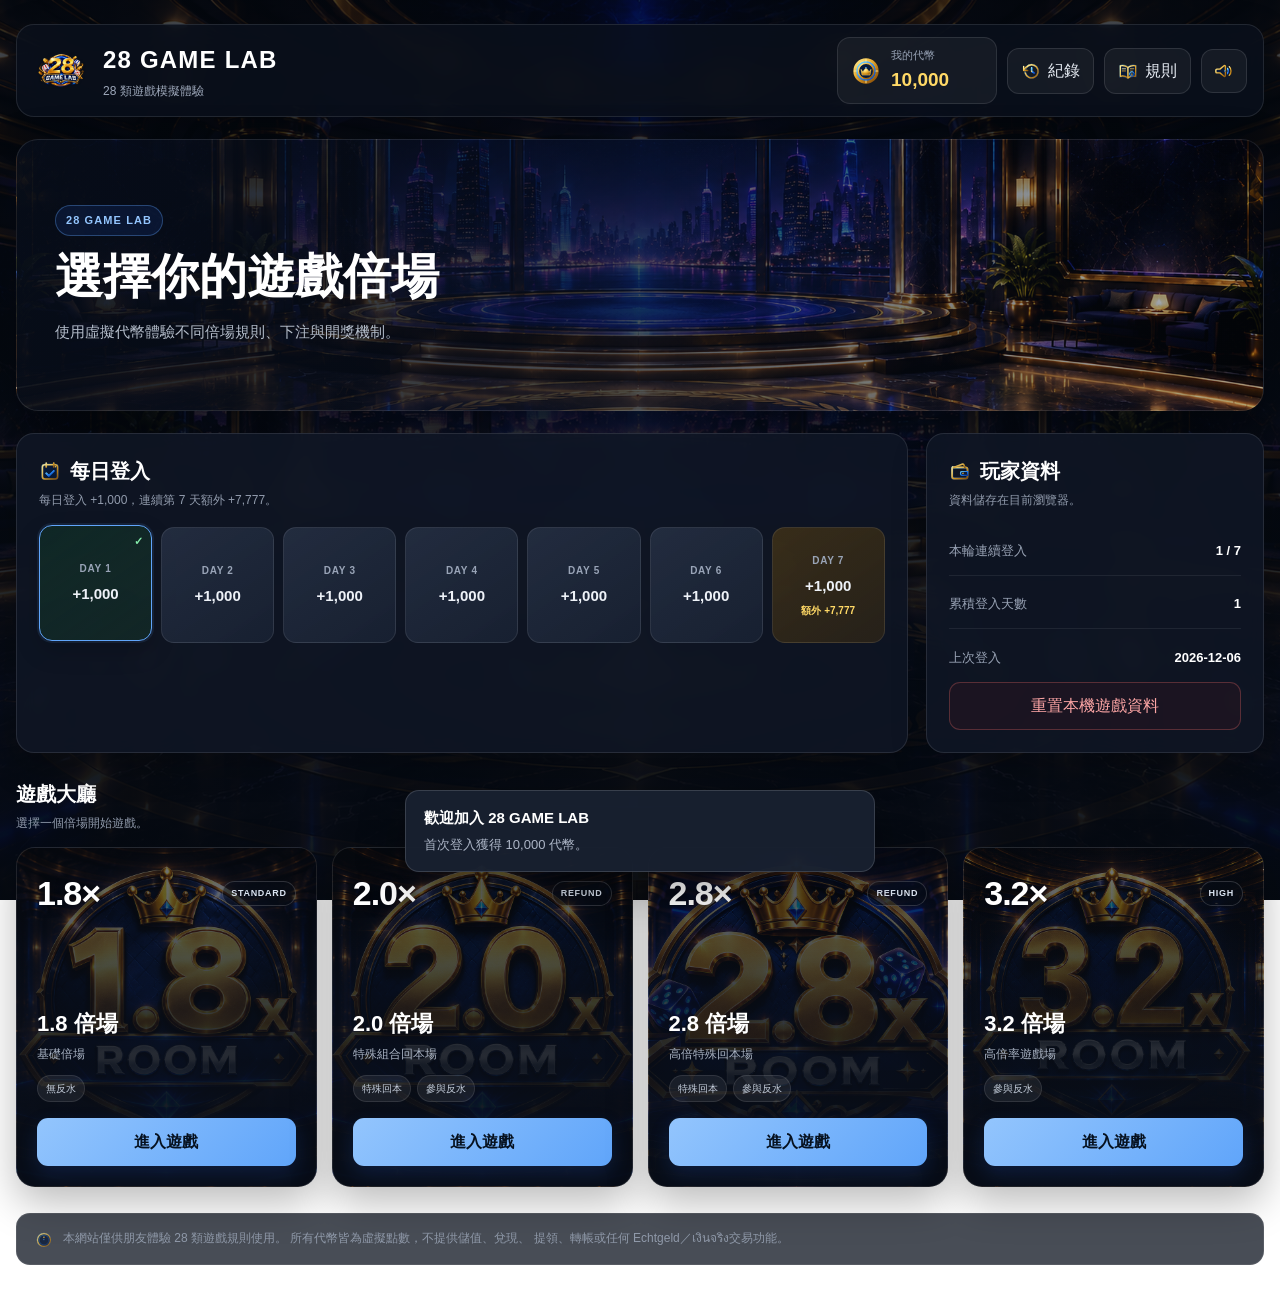
==== commit 969e07dd: "Update index.html" ====
--- a/index.html
+++ b/index.html
@@ -12,7 +12,7 @@
 
   <meta
     name="description"
-    content="28 GAME LAB - 28 類遊戲純前端模擬體驗"
+    content="水母28 - 28 類遊戲純前端模擬體驗"
   >
 
   <title>
@@ -115,6 +115,27 @@
           </div>
 
         </div>
+
+
+        <!-- 遊戲紀錄 -->
+
+        <button
+          id="history-button"
+          class="icon-button"
+          type="button"
+          aria-label="遊戲紀錄"
+        >
+
+          <img
+            src="./assets/icons/history.svg"
+            alt=""
+          >
+
+          <span>
+            紀錄
+          </span>
+
+        </button>
 
 
         <!-- 規則 -->
@@ -228,8 +249,6 @@
         </div>
 
 
-        <!-- JS 動態建立 7 天卡片 -->
-
         <div
           id="login-days"
           class="login-days"
@@ -274,8 +293,6 @@
         <div class="player-stats">
 
 
-          <!-- 連續登入 -->
-
           <div class="stat-row">
 
             <span>
@@ -291,8 +308,6 @@
           </div>
 
 
-          <!-- 累積登入 -->
-
           <div class="stat-row">
 
             <span>
@@ -308,8 +323,6 @@
           </div>
 
 
-          <!-- 最後登入 -->
-
           <div class="stat-row">
 
             <span>
@@ -327,8 +340,6 @@
 
         </div>
 
-
-        <!-- 重置 -->
 
         <button
           id="reset-button"
@@ -614,7 +625,7 @@
 
 
     <!-- ========================================
-         Footer / Disclaimer
+         Footer
     ========================================= -->
 
     <footer class="site-footer">
@@ -668,8 +679,6 @@
 
   <!-- ========================================
        JavaScript
-
-       不要再寫 inline JS。
   ========================================= -->
 
   <script
--- a/css/common.css
+++ b/css/common.css
@@ -0,0 +1,389 @@
+/*
+========================================
+28 GAME LAB
+common.css
+
+全站共用樣式
+========================================
+*/
+
+
+/* ========================================
+   CSS Reset
+======================================== */
+
+*,
+*::before,
+*::after {
+  box-sizing: border-box;
+}
+
+
+html {
+  margin: 0;
+
+  padding: 0;
+
+  min-height: 100%;
+
+  scroll-behavior: smooth;
+}
+
+
+body {
+  margin: 0;
+
+  padding: 0;
+
+  min-height: 100vh;
+
+  font-family:
+    "Noto Sans TC",
+    "PingFang TC",
+    "Microsoft JhengHei",
+    Arial,
+    sans-serif;
+
+  line-height: 1.5;
+
+  -webkit-font-smoothing:
+    antialiased;
+
+  -moz-osx-font-smoothing:
+    grayscale;
+
+  text-rendering:
+    optimizeLegibility;
+}
+
+
+/* ========================================
+   基本元素
+======================================== */
+
+h1,
+h2,
+h3,
+h4,
+h5,
+h6,
+p {
+  margin-top: 0;
+}
+
+
+img {
+  display: block;
+
+  max-width: 100%;
+}
+
+
+button,
+input,
+select,
+textarea {
+  font: inherit;
+}
+
+
+button {
+  border: 0;
+
+  cursor: pointer;
+
+  -webkit-tap-highlight-color:
+    transparent;
+}
+
+
+button:disabled {
+  cursor: not-allowed;
+}
+
+
+a {
+  color: inherit;
+
+  text-decoration: none;
+}
+
+
+ul,
+ol {
+  margin-top: 0;
+}
+
+
+/* ========================================
+   Accessibility
+======================================== */
+
+button:focus-visible,
+a:focus-visible,
+input:focus-visible,
+select:focus-visible,
+textarea:focus-visible {
+  outline:
+    2px solid #60a5fa;
+
+  outline-offset:
+    3px;
+}
+
+
+/*
+滑鼠點擊時不要額外出現
+瀏覽器預設 focus outline。
+鍵盤操作仍會透過
+:focus-visible 顯示。
+*/
+
+button:focus:not(:focus-visible),
+a:focus:not(:focus-visible) {
+  outline: none;
+}
+
+
+/* ========================================
+   Selection
+======================================== */
+
+::selection {
+  color: #ffffff;
+
+  background:
+    rgba(
+      59,
+      130,
+      246,
+      0.65
+    );
+}
+
+
+/* ========================================
+   Scrollbar
+======================================== */
+
+* {
+  scrollbar-width: thin;
+
+  scrollbar-color:
+    #3d4c63
+    #111827;
+}
+
+
+::-webkit-scrollbar {
+  width: 10px;
+
+  height: 10px;
+}
+
+
+::-webkit-scrollbar-track {
+  background: #111827;
+}
+
+
+::-webkit-scrollbar-thumb {
+  border:
+    2px solid #111827;
+
+  border-radius: 999px;
+
+  background: #3d4c63;
+}
+
+
+::-webkit-scrollbar-thumb:hover {
+  background: #53657f;
+}
+
+
+/* ========================================
+   Hidden
+======================================== */
+
+.hidden {
+  display: none !important;
+}
+
+
+/* ========================================
+   Visually Hidden
+
+   給螢幕閱讀器使用，
+   畫面不顯示。
+======================================== */
+
+.visually-hidden {
+  position: absolute !important;
+
+  width: 1px !important;
+
+  height: 1px !important;
+
+  padding: 0 !important;
+
+  margin: -1px !important;
+
+  overflow: hidden !important;
+
+  clip: rect(
+    0,
+    0,
+    0,
+    0
+  ) !important;
+
+  white-space: nowrap !important;
+
+  border: 0 !important;
+}
+
+
+/* ========================================
+   Utility
+======================================== */
+
+.text-center {
+  text-align: center;
+}
+
+
+.text-right {
+  text-align: right;
+}
+
+
+.no-select {
+  user-select: none;
+
+  -webkit-user-select: none;
+}
+
+
+/* ========================================
+   共用狀態色
+======================================== */
+
+.text-positive {
+  color: #4ade80 !important;
+}
+
+
+.text-negative {
+  color: #f87171 !important;
+}
+
+
+.text-warning {
+  color: #facc15 !important;
+}
+
+
+.text-muted {
+  color: #94a3b8 !important;
+}
+
+
+/* ========================================
+   數字顯示
+
+   避免餘額、下注額在數字變化時
+   因字元寬度不同產生跳動。
+======================================== */
+
+.wallet-value,
+.wallet-balance,
+.countdown,
+.draw-sum,
+#balance,
+#total-bet {
+  font-variant-numeric:
+    tabular-nums;
+}
+
+
+/* ========================================
+   Icon
+======================================== */
+
+.icon {
+  width: 20px;
+
+  height: 20px;
+
+  flex-shrink: 0;
+
+  object-fit: contain;
+}
+
+
+/* ========================================
+   Reduce Motion
+
+   使用者系統設定為
+   減少動畫時，
+   降低頁面動畫與 transition。
+======================================== */
+
+@media (
+  prefers-reduced-motion:
+  reduce
+) {
+
+  html {
+    scroll-behavior: auto;
+  }
+
+
+  *,
+  *::before,
+  *::after {
+    animation-duration:
+      0.01ms !important;
+
+    animation-iteration-count:
+      1 !important;
+
+    transition-duration:
+      0.01ms !important;
+
+    scroll-behavior:
+      auto !important;
+  }
+
+}
+
+
+/* ========================================
+   Touch Device
+======================================== */
+
+@media (
+  hover: none
+) {
+
+  button:hover {
+    transform: none;
+  }
+
+}
+
+
+/* ========================================
+   Small Screen
+======================================== */
+
+@media (
+  max-width: 480px
+) {
+
+  body {
+    font-size: 14px;
+  }
+
+}
--- a/css/index.css
+++ b/css/index.css
@@ -0,0 +1,1728 @@
+/*
+========================================
+28 GAME LAB
+index.css
+
+首頁 / 遊戲大廳專用樣式
+========================================
+*/
+
+
+/* ========================================
+   頁面基礎
+======================================== */
+
+body {
+  margin: 0;
+
+  min-height: 100vh;
+
+  color: #f5f7fb;
+
+  background:
+    linear-gradient(
+      rgba(5, 10, 18, 0.74),
+      rgba(5, 10, 18, 0.94)
+    ),
+    url("../assets/images/lobby-bg.webp");
+
+  background-size: cover;
+
+  background-position: center;
+
+  background-attachment: fixed;
+
+  font-family:
+    "Noto Sans TC",
+    "Microsoft JhengHei",
+    sans-serif;
+}
+
+
+button {
+  font: inherit;
+}
+
+
+button:disabled {
+  opacity: 0.5;
+
+  cursor: not-allowed;
+}
+
+
+/* ========================================
+   整體容器
+======================================== */
+
+.app {
+  width: min(
+    1280px,
+    calc(100% - 32px)
+  );
+
+  margin: 0 auto;
+
+  padding:
+    24px
+    0
+    46px;
+}
+
+
+/* ========================================
+   Header
+======================================== */
+
+.topbar {
+  min-height: 76px;
+
+  padding:
+    12px
+    16px;
+
+  display: flex;
+
+  align-items: center;
+
+  justify-content: space-between;
+
+  gap: 20px;
+
+  border:
+    1px solid rgba(
+      255,
+      255,
+      255,
+      0.10
+    );
+
+  border-radius: 18px;
+
+  background:
+    rgba(
+      10,
+      16,
+      28,
+      0.84
+    );
+
+  box-shadow:
+    0 14px 40px
+    rgba(
+      0,
+      0,
+      0,
+      0.20
+    );
+
+  backdrop-filter:
+    blur(14px);
+
+  -webkit-backdrop-filter:
+    blur(14px);
+}
+
+
+/* ========================================
+   Brand
+======================================== */
+
+.brand {
+  min-width: 0;
+
+  display: flex;
+
+  align-items: center;
+
+  gap: 14px;
+}
+
+
+.brand-logo {
+  width: 56px;
+
+  height: 56px;
+
+  object-fit: contain;
+
+  flex-shrink: 0;
+}
+
+
+.brand-text {
+  min-width: 0;
+}
+
+
+.brand-text h1 {
+  margin: 0;
+
+  color: #ffffff;
+
+  font-size: 24px;
+
+  font-weight: 900;
+
+  letter-spacing: 0.05em;
+}
+
+
+.brand-text p {
+  margin:
+    4px
+    0
+    0;
+
+  color: #9ea8ba;
+
+  font-size: 12px;
+}
+
+
+/* ========================================
+   Header actions
+======================================== */
+
+.header-actions {
+  display: flex;
+
+  align-items: center;
+
+  justify-content: flex-end;
+
+  gap: 10px;
+}
+
+
+/* ========================================
+   Wallet
+======================================== */
+
+.wallet {
+  min-width: 160px;
+
+  padding:
+    9px
+    13px;
+
+  display: flex;
+
+  align-items: center;
+
+  gap: 10px;
+
+  border:
+    1px solid rgba(
+      255,
+      255,
+      255,
+      0.10
+    );
+
+  border-radius: 13px;
+
+  background:
+    rgba(
+      255,
+      255,
+      255,
+      0.05
+    );
+}
+
+
+.wallet-icon {
+  width: 30px;
+
+  height: 30px;
+
+  object-fit: contain;
+}
+
+
+.wallet-content {
+  display: flex;
+
+  flex-direction: column;
+
+  gap: 2px;
+}
+
+
+.wallet-label {
+  color: #97a2b5;
+
+  font-size: 11px;
+}
+
+
+.wallet-value {
+  color: #ffd966;
+
+  font-size: 19px;
+
+  font-weight: 900;
+}
+
+
+/* ========================================
+   Header 按鈕
+======================================== */
+
+.icon-button {
+  min-height: 44px;
+
+  padding:
+    10px
+    13px;
+
+  display: inline-flex;
+
+  align-items: center;
+
+  justify-content: center;
+
+  gap: 7px;
+
+  border:
+    1px solid rgba(
+      255,
+      255,
+      255,
+      0.11
+    );
+
+  border-radius: 12px;
+
+  color: #e8edf5;
+
+  background:
+    rgba(
+      255,
+      255,
+      255,
+      0.05
+    );
+
+  cursor: pointer;
+
+  transition:
+    transform 0.18s ease,
+    background 0.18s ease,
+    border-color 0.18s ease;
+}
+
+
+.icon-button:hover {
+  transform:
+    translateY(-1px);
+
+  border-color:
+    rgba(
+      96,
+      165,
+      250,
+      0.45
+    );
+
+  background:
+    rgba(
+      255,
+      255,
+      255,
+      0.09
+    );
+}
+
+
+.icon-button img {
+  width: 20px;
+
+  height: 20px;
+
+  object-fit: contain;
+}
+
+
+.sound-toggle {
+  width: 46px;
+
+  padding: 10px;
+}
+
+
+/* ========================================
+   Hero
+======================================== */
+
+.hero {
+  position: relative;
+
+  min-height: 270px;
+
+  margin-top: 22px;
+
+  overflow: hidden;
+
+  border:
+    1px solid rgba(
+      255,
+      255,
+      255,
+      0.10
+    );
+
+  border-radius: 22px;
+
+  background:
+    linear-gradient(
+      90deg,
+      rgba(7, 13, 25, 0.94) 0%,
+      rgba(7, 13, 25, 0.72) 48%,
+      rgba(7, 13, 25, 0.30) 100%
+    ),
+    url("../assets/images/lobby-bg.webp");
+
+  background-size: cover;
+
+  background-position: center;
+
+  box-shadow:
+    0 18px 50px
+    rgba(
+      0,
+      0,
+      0,
+      0.28
+    );
+}
+
+
+.hero-overlay {
+  min-height: 270px;
+
+  padding:
+    34px
+    38px;
+
+  display: flex;
+
+  align-items: center;
+}
+
+
+.hero-content {
+  max-width: 600px;
+}
+
+
+.hero-label {
+  display: inline-block;
+
+  margin-bottom: 12px;
+
+  padding:
+    6px
+    10px;
+
+  border:
+    1px solid rgba(
+      96,
+      165,
+      250,
+      0.34
+    );
+
+  border-radius: 999px;
+
+  color: #93c5fd;
+
+  background:
+    rgba(
+      37,
+      99,
+      235,
+      0.12
+    );
+
+  font-size: 11px;
+
+  font-weight: 800;
+
+  letter-spacing: 0.10em;
+}
+
+
+.hero-content h2 {
+  margin: 0;
+
+  color: #ffffff;
+
+  font-size: clamp(
+    30px,
+    5vw,
+    48px
+  );
+
+  font-weight: 900;
+
+  line-height: 1.2;
+}
+
+
+.hero-content p {
+  margin:
+    14px
+    0
+    0;
+
+  max-width: 520px;
+
+  color: #b4bdca;
+
+  font-size: 15px;
+
+  line-height: 1.7;
+}
+
+
+/* ========================================
+   Dashboard
+======================================== */
+
+.dashboard {
+  margin-top: 22px;
+
+  display: grid;
+
+  grid-template-columns:
+    minmax(0, 1.45fr)
+    minmax(280px, 0.55fr);
+
+  gap: 18px;
+}
+
+
+/* ========================================
+   Panel
+======================================== */
+
+.panel {
+  padding: 22px;
+
+  border:
+    1px solid rgba(
+      255,
+      255,
+      255,
+      0.10
+    );
+
+  border-radius: 18px;
+
+  background:
+    rgba(
+      15,
+      22,
+      37,
+      0.88
+    );
+
+  box-shadow:
+    0 14px 36px
+    rgba(
+      0,
+      0,
+      0,
+      0.20
+    );
+
+  backdrop-filter:
+    blur(10px);
+
+  -webkit-backdrop-filter:
+    blur(10px);
+}
+
+
+/* ========================================
+   Section title
+======================================== */
+
+.section-title {
+  margin-bottom: 18px;
+
+  display: flex;
+
+  align-items: center;
+
+  justify-content: space-between;
+
+  gap: 14px;
+}
+
+
+.section-title h2 {
+  margin: 0;
+
+  color: #ffffff;
+
+  font-size: 20px;
+
+  font-weight: 900;
+}
+
+
+.section-title p {
+  margin:
+    5px
+    0
+    0;
+
+  color: #929cad;
+
+  font-size: 12px;
+
+  line-height: 1.5;
+}
+
+
+.title-with-icon {
+  display: flex;
+
+  align-items: center;
+
+  gap: 9px;
+}
+
+
+.title-with-icon img {
+  width: 22px;
+
+  height: 22px;
+
+  object-fit: contain;
+
+  opacity: 0.9;
+}
+
+
+/* ========================================
+   七日登入
+======================================== */
+
+.login-days {
+  display: grid;
+
+  grid-template-columns:
+    repeat(
+      7,
+      minmax(0, 1fr)
+    );
+
+  gap: 9px;
+}
+
+
+/* JS 動態建立 */
+
+.day-card {
+  position: relative;
+
+  min-height: 116px;
+
+  padding:
+    13px
+    8px;
+
+  overflow: hidden;
+
+  display: flex;
+
+  flex-direction: column;
+
+  align-items: center;
+
+  justify-content: center;
+
+  gap: 7px;
+
+  border:
+    1px solid rgba(
+      255,
+      255,
+      255,
+      0.09
+    );
+
+  border-radius: 13px;
+
+  color: #eef2f8;
+
+  background:
+    linear-gradient(
+      145deg,
+      rgba(
+        43,
+        54,
+        75,
+        0.72
+      ),
+      rgba(
+        25,
+        34,
+        51,
+        0.88
+      )
+    );
+
+  text-align: center;
+
+  transition:
+    border-color 0.18s ease,
+    transform 0.18s ease,
+    box-shadow 0.18s ease;
+}
+
+
+.day-card .day {
+  color: #99a4b7;
+
+  font-size: 10px;
+
+  font-weight: 800;
+
+  letter-spacing: 0.07em;
+}
+
+
+.day-card .reward {
+  color: #eef2f8;
+
+  font-size: 15px;
+
+  font-weight: 900;
+}
+
+
+.day-card .bonus {
+  color: #ffd966;
+
+  font-size: 10px;
+
+  font-weight: 800;
+
+  line-height: 1.3;
+}
+
+
+.day-card.completed {
+  border-color:
+    rgba(
+      74,
+      222,
+      128,
+      0.42
+    );
+
+  background:
+    linear-gradient(
+      145deg,
+      rgba(
+        22,
+        101,
+        52,
+        0.24
+      ),
+      rgba(
+        20,
+        45,
+        40,
+        0.72
+      )
+    );
+}
+
+
+.day-card.completed::after {
+  content: "✓";
+
+  position: absolute;
+
+  top: 7px;
+
+  right: 8px;
+
+  color: #86efac;
+
+  font-size: 11px;
+
+  font-weight: 900;
+}
+
+
+.day-card.current {
+  border-color: #60a5fa;
+
+  box-shadow:
+    0 0 0 2px
+    rgba(
+      96,
+      165,
+      250,
+      0.10
+    ),
+    0 10px 24px
+    rgba(
+      0,
+      0,
+      0,
+      0.18
+    );
+
+  transform:
+    translateY(-2px);
+}
+
+
+.day-card.final {
+  background:
+    linear-gradient(
+      145deg,
+      rgba(
+        102,
+        73,
+        16,
+        0.48
+      ),
+      rgba(
+        42,
+        35,
+        25,
+        0.86
+      )
+    );
+}
+
+
+.day-card.final.completed {
+  border-color:
+    rgba(
+      250,
+      204,
+      21,
+      0.58
+    );
+}
+
+
+/* ========================================
+   玩家資料
+======================================== */
+
+.player-panel {
+  display: flex;
+
+  flex-direction: column;
+}
+
+
+.player-stats {
+  display: flex;
+
+  flex-direction: column;
+
+  gap: 4px;
+}
+
+
+.stat-row {
+  min-height: 49px;
+
+  padding:
+    10px
+    0;
+
+  display: flex;
+
+  align-items: center;
+
+  justify-content: space-between;
+
+  gap: 12px;
+
+  border-bottom:
+    1px solid rgba(
+      255,
+      255,
+      255,
+      0.07
+    );
+
+  color: #99a3b5;
+
+  font-size: 13px;
+}
+
+
+.stat-row:last-child {
+  border-bottom: 0;
+}
+
+
+.stat-row strong {
+  color: #ffffff;
+
+  font-weight: 800;
+
+  text-align: right;
+}
+
+
+/* ========================================
+   Reset
+======================================== */
+
+.reset-button {
+  width: 100%;
+
+  margin-top: auto;
+
+  padding:
+    11px
+    14px;
+
+  border:
+    1px solid rgba(
+      248,
+      113,
+      113,
+      0.28
+    );
+
+  border-radius: 11px;
+
+  color: #fca5a5;
+
+  background:
+    rgba(
+      127,
+      29,
+      29,
+      0.12
+    );
+
+  cursor: pointer;
+
+  transition:
+    background 0.18s ease,
+    border-color 0.18s ease,
+    color 0.18s ease;
+}
+
+
+.reset-button:hover {
+  border-color:
+    rgba(
+      248,
+      113,
+      113,
+      0.60
+    );
+
+  color: #fecaca;
+
+  background:
+    rgba(
+      127,
+      29,
+      29,
+      0.22
+    );
+}
+
+
+/* ========================================
+   Rooms section
+======================================== */
+
+.rooms-section {
+  margin-top: 26px;
+}
+
+
+.rooms-title {
+  margin-bottom: 15px;
+}
+
+
+/* ========================================
+   Room grid
+======================================== */
+
+.rooms-grid {
+  display: grid;
+
+  grid-template-columns:
+    repeat(
+      4,
+      minmax(0, 1fr)
+    );
+
+  gap: 15px;
+}
+
+
+/* ========================================
+   Room card
+======================================== */
+
+.room-card {
+  position: relative;
+
+  min-height: 330px;
+
+  overflow: hidden;
+
+  border:
+    1px solid rgba(
+      255,
+      255,
+      255,
+      0.11
+    );
+
+  border-radius: 19px;
+
+  background-color: #182137;
+
+  background-size: cover;
+
+  background-position: center;
+
+  box-shadow:
+    0 15px 40px
+    rgba(
+      0,
+      0,
+      0,
+      0.27
+    );
+
+  transition:
+    transform 0.20s ease,
+    border-color 0.20s ease,
+    box-shadow 0.20s ease;
+}
+
+
+.room-card:hover {
+  transform:
+    translateY(-4px);
+
+  border-color:
+    rgba(
+      96,
+      165,
+      250,
+      0.50
+    );
+
+  box-shadow:
+    0 22px 52px
+    rgba(
+      0,
+      0,
+      0,
+      0.34
+    );
+}
+
+
+.room-card-overlay {
+  min-height: 330px;
+
+  padding: 20px;
+
+  display: flex;
+
+  flex-direction: column;
+
+  justify-content: space-between;
+
+  background:
+    linear-gradient(
+      180deg,
+      rgba(
+        8,
+        13,
+        23,
+        0.18
+      )
+      0%,
+      rgba(
+        8,
+        13,
+        23,
+        0.35
+      )
+      36%,
+      rgba(
+        8,
+        13,
+        23,
+        0.94
+      )
+      100%
+    );
+}
+
+
+/* ========================================
+   Room header
+======================================== */
+
+.room-header {
+  display: flex;
+
+  align-items: center;
+
+  justify-content: space-between;
+
+  gap: 10px;
+}
+
+
+.room-number {
+  color: #ffffff;
+
+  font-size: 34px;
+
+  font-weight: 900;
+
+  letter-spacing: -0.03em;
+
+  text-shadow:
+    0 2px 10px
+    rgba(
+      0,
+      0,
+      0,
+      0.6
+    );
+}
+
+
+.room-status {
+  padding:
+    5px
+    8px;
+
+  border:
+    1px solid rgba(
+      255,
+      255,
+      255,
+      0.16
+    );
+
+  border-radius: 999px;
+
+  color: #dbe4f1;
+
+  background:
+    rgba(
+      7,
+      13,
+      24,
+      0.48
+    );
+
+  font-size: 9px;
+
+  font-weight: 900;
+
+  letter-spacing: 0.08em;
+}
+
+
+/* ========================================
+   Room info
+======================================== */
+
+.room-info {
+  margin-top: auto;
+
+  padding-top: 88px;
+}
+
+
+.room-info h3 {
+  margin: 0;
+
+  color: #ffffff;
+
+  font-size: 22px;
+
+  font-weight: 900;
+}
+
+
+.room-info p {
+  margin:
+    5px
+    0
+    0;
+
+  color: #abb5c5;
+
+  font-size: 12px;
+}
+
+
+.room-tags {
+  margin-top: 12px;
+
+  min-height: 25px;
+
+  display: flex;
+
+  flex-wrap: wrap;
+
+  gap: 6px;
+}
+
+
+.tag {
+  padding:
+    5px
+    8px;
+
+  border:
+    1px solid rgba(
+      255,
+      255,
+      255,
+      0.10
+    );
+
+  border-radius: 999px;
+
+  color: #c5cedb;
+
+  background:
+    rgba(
+      255,
+      255,
+      255,
+      0.07
+    );
+
+  font-size: 10px;
+}
+
+
+/* ========================================
+   Room button
+======================================== */
+
+.room-button {
+  width: 100%;
+
+  margin-top: 16px;
+
+  padding:
+    12px
+    14px;
+
+  border: 0;
+
+  border-radius: 11px;
+
+  color: #06111f;
+
+  background:
+    linear-gradient(
+      135deg,
+      #93c5fd,
+      #60a5fa
+    );
+
+  box-shadow:
+    0 8px 20px
+    rgba(
+      37,
+      99,
+      235,
+      0.18
+    );
+
+  font-weight: 900;
+
+  cursor: pointer;
+
+  transition:
+    transform 0.16s ease,
+    filter 0.16s ease,
+    box-shadow 0.16s ease;
+}
+
+
+.room-button:hover {
+  transform:
+    translateY(-1px);
+
+  filter:
+    brightness(1.08);
+
+  box-shadow:
+    0 10px 25px
+    rgba(
+      37,
+      99,
+      235,
+      0.28
+    );
+}
+
+
+.room-button:active {
+  transform:
+    translateY(0);
+}
+
+
+/* ========================================
+   每個房間微調
+
+   即使 JS 背景圖片還沒載入，
+   也會有些微色彩區分。
+======================================== */
+
+.room-18 {
+  background-color: #213753;
+}
+
+
+.room-20 {
+  background-color: #273d4e;
+}
+
+
+.room-28 {
+  background-color: #3c3155;
+}
+
+
+.room-32 {
+  background-color: #4b2e38;
+}
+
+
+/* ========================================
+   Footer
+======================================== */
+
+.site-footer {
+  margin-top: 26px;
+
+  padding:
+    15px
+    18px;
+
+  border:
+    1px solid rgba(
+      255,
+      255,
+      255,
+      0.08
+    );
+
+  border-radius: 14px;
+
+  background:
+    rgba(
+      9,
+      15,
+      27,
+      0.74
+    );
+}
+
+
+.footer-info {
+  display: flex;
+
+  align-items: flex-start;
+
+  gap: 10px;
+}
+
+
+.footer-info img {
+  width: 18px;
+
+  height: 18px;
+
+  margin-top: 2px;
+
+  opacity: 0.72;
+}
+
+
+.footer-info p {
+  margin: 0;
+
+  color: #909aaa;
+
+  font-size: 12px;
+
+  line-height: 1.65;
+}
+
+
+/* ========================================
+   Toast
+======================================== */
+
+.toast {
+  position: fixed;
+
+  z-index: 200;
+
+  left: 50%;
+
+  bottom: 28px;
+
+  width: min(
+    470px,
+    calc(100% - 28px)
+  );
+
+  padding:
+    16px
+    18px;
+
+  transform:
+    translate(
+      -50%,
+      calc(100% + 70px)
+    );
+
+  opacity: 0;
+
+  pointer-events: none;
+
+  border:
+    1px solid rgba(
+      255,
+      255,
+      255,
+      0.14
+    );
+
+  border-radius: 14px;
+
+  background:
+    rgba(
+      24,
+      32,
+      48,
+      0.97
+    );
+
+  box-shadow:
+    0 18px 45px
+    rgba(
+      0,
+      0,
+      0,
+      0.35
+    );
+
+  transition:
+    transform 0.26s ease,
+    opacity 0.26s ease;
+}
+
+
+.toast.show {
+  transform:
+    translate(
+      -50%,
+      0
+    );
+
+  opacity: 1;
+}
+
+
+.toast-title {
+  margin-bottom: 5px;
+
+  color: #ffffff;
+
+  font-size: 15px;
+
+  font-weight: 900;
+}
+
+
+.toast-message {
+  color: #adb6c7;
+
+  font-size: 13px;
+
+  line-height: 1.55;
+}
+
+
+/* ========================================
+   平板
+======================================== */
+
+@media (
+  max-width: 1050px
+) {
+
+  .rooms-grid {
+    grid-template-columns:
+      repeat(
+        2,
+        minmax(0, 1fr)
+      );
+  }
+
+
+  .dashboard {
+    grid-template-columns:
+      1fr;
+  }
+
+
+  .player-panel {
+    min-height: auto;
+  }
+
+
+  .reset-button {
+    margin-top: 20px;
+  }
+
+}
+
+
+/* ========================================
+   七日登入平板
+======================================== */
+
+@media (
+  max-width: 860px
+) {
+
+  .login-days {
+    grid-template-columns:
+      repeat(
+        4,
+        minmax(0, 1fr)
+      );
+  }
+
+
+  .day-card.final {
+    grid-column:
+      auto;
+  }
+
+}
+
+
+/* ========================================
+   手機
+======================================== */
+
+@media (
+  max-width: 680px
+) {
+
+  .app {
+    width:
+      calc(100% - 18px);
+
+    padding-top: 10px;
+  }
+
+
+  .topbar {
+    align-items: stretch;
+
+    flex-direction: column;
+
+    padding:
+      12px;
+  }
+
+
+  .brand {
+    justify-content: flex-start;
+  }
+
+
+  .brand-logo {
+    width: 48px;
+
+    height: 48px;
+  }
+
+
+  .brand-text h1 {
+    font-size: 20px;
+  }
+
+
+  .header-actions {
+    width: 100%;
+
+    justify-content: flex-start;
+  }
+
+
+  .wallet {
+    flex: 1;
+
+    min-width: 0;
+  }
+
+
+  .hero {
+    min-height: 230px;
+  }
+
+
+  .hero-overlay {
+    min-height: 230px;
+
+    padding:
+      26px
+      22px;
+  }
+
+
+  .hero-content h2 {
+    font-size: 31px;
+  }
+
+
+  .login-days {
+    grid-template-columns:
+      repeat(
+        2,
+        minmax(0, 1fr)
+      );
+  }
+
+
+  .day-card {
+    min-height: 100px;
+  }
+
+
+  .rooms-grid {
+    grid-template-columns:
+      1fr;
+  }
+
+
+  .room-card,
+  .room-card-overlay {
+    min-height: 290px;
+  }
+
+
+  .room-info {
+    padding-top: 65px;
+  }
+
+}
+
+
+/* ========================================
+   小手機
+======================================== */
+
+@media (
+  max-width: 430px
+) {
+
+  .brand-text p {
+    display: none;
+  }
+
+
+  .header-actions {
+    gap: 7px;
+  }
+
+
+  .icon-button span {
+    display: none;
+  }
+
+
+  .icon-button {
+    width: 44px;
+
+    padding: 10px;
+  }
+
+
+  .wallet {
+    padding:
+      8px
+      10px;
+  }
+
+
+  .wallet-label {
+    display: none;
+  }
+
+
+  .wallet-value {
+    font-size: 16px;
+  }
+
+
+  .wallet-icon {
+    width: 24px;
+
+    height: 24px;
+  }
+
+
+  .hero-content h2 {
+    font-size: 27px;
+  }
+
+
+  .hero-content p {
+    font-size: 13px;
+  }
+
+
+  .panel {
+    padding: 18px;
+  }
+
+
+  .section-title h2 {
+    font-size: 18px;
+  }
+
+
+  .room-number {
+    font-size: 30px;
+  }
+
+}
